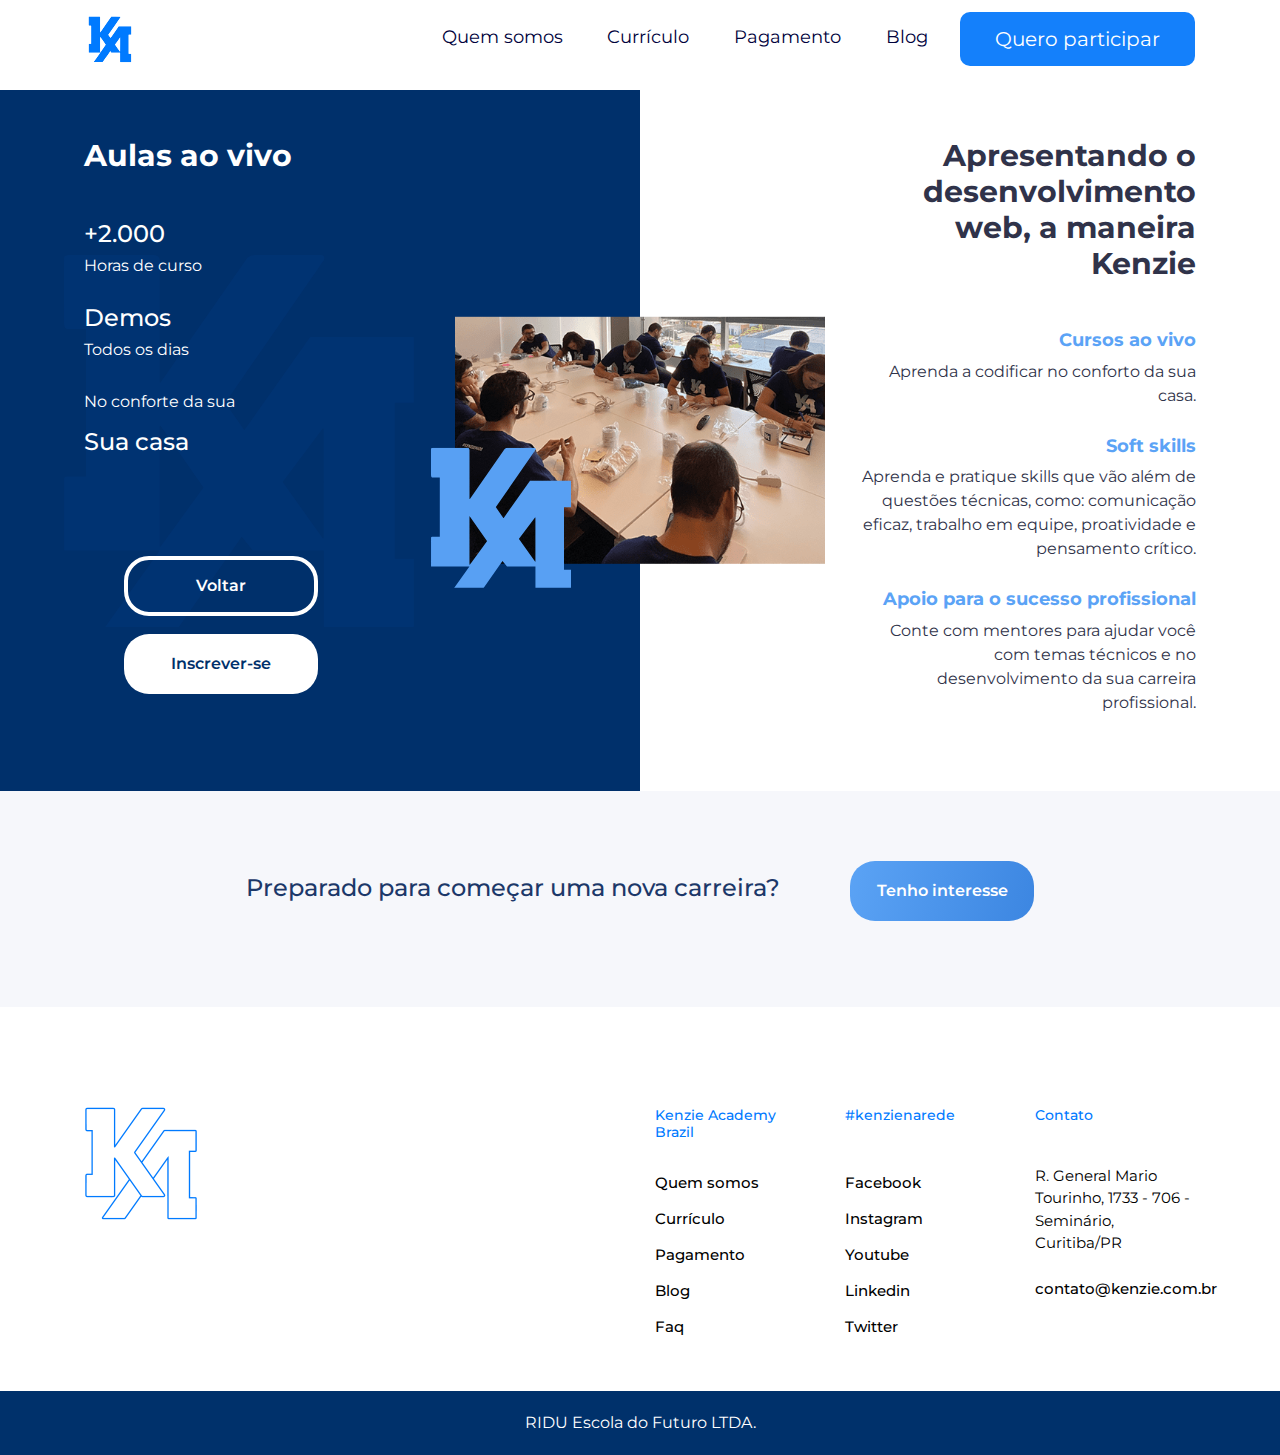
==== aulas-ao-vivo.html @ 9b6bca63 "atualizando conteudo border e margin" ====
<!DOCTYPE html>
<html>
<head>
	<title>Kenzie</title>
	 <!-- Required meta tags -->
    <meta charset="utf-8">
    <meta name="viewport" content="width=device-width, initial-scale=1, shrink-to-fit=no">
    <!-- Google Tag Manager -->
    <script>
        (function(w, d, s, l, i) {
            w[l] = w[l] || [];
            w[l].push({
                'gtm.start': new Date().getTime(),
                event: 'gtm.js'
            });
            var f = d.getElementsByTagName(s)[0],
                j = d.createElement(s),
                dl = l != 'dataLayer' ? '&l=' + l : '';
            j.async = true;
            j.src =
                'https://www.googletagmanager.com/gtm.js?id=' + i + dl;
            f.parentNode.insertBefore(j, f);
        })(window, document, 'script', 'dataLayer', 'GTM-NB5L2PM');
    </script>

    <script charset="utf-8" type="text/javascript" src="//js.hsforms.net/forms/v2.js"></script>
    <script>
        hbspt.forms.create({
            portalId: "6600573",
            formId: "27e4657e-0561-4003-bf8e-20c8c5b78450"
        });
    </script>


    <!-- Bootstrap CSS -->

    <link rel="stylesheet" href="css/bootstrap.min.css">
    <link rel="stylesheet" href="css/style.css">
    <link rel="stylesheet" href="css/aos.scss">
    <link rel="stylesheet" href="css/aos.css">
    <link rel="stylesheet" href="css/responsive.css">
    <link rel="icon" href="images/favicon.png" type="image/png" sizes="16x16">
    <link href="https://fonts.googleapis.com/css2?family=Montserrat:wght@300;400;500;600;700&display=swap" rel="stylesheet">
    <title>KA</title>
    <link rel="stylesheet" href="css/aulas.css">
</head>
<body>

    <header class="header sub-header">

        <nav class="navbar fixed-top navbar-light navbar-expand-lg">
            <div class="container">
                <a class="navbar-brand" href="https://kenzie.com.br/">
                    <img src="images/logoblue.svg" alt="logo" class="logo">
                </a>
                <div class="d-flex flex-row order-2 order-lg-3">
                    <a href="" class="btn btn-purple btn-primary btn-navbar overlay-form" id="overlay-form">Quero participar</a>

                    <button class="navbar-toggler" type="button" data-toggle="collapse" data-target="#navbarNavDropdown">
                        <img src="images/hamburger.png" alt="" class="hamburger">
                </button>
                </div>
                <div class="collapse navbar-collapse order-3 order-lg-2" id="navbarNavDropdown">
                    <ul class="navbar-nav ml-auto">
                        <li class="nav-item">
                            <a class="nav-link active" href="https://kenzie.com.br/quem-somos/" title="Quem somos">Quem somos</a>
                        </li>
                        <li class="nav-item">
                            <a class="nav-link" href="https://kenzie.com.br/curriculo/" title="Currículo">Currículo</a>
                        </li>
                        <li class="nav-item">
                            <a class="nav-link" href="https://kenzie.com.br/pagamento/" title="Pagamento">Pagamento</a>
                        </li>
                        <li class="nav-item">
                            <a class="nav-link" href="https://blog.kenzie.com.br/" title="Blog">Blog</a>
                        </li>

                    </ul>
                </div>
            </div>
        </nav>

    </header>

	<div class="pg pg-curriculo">
		<section>
			<div class="ka_container">
				
				<div>
					<h2>Aulas ao vivo</h2>
					
					<ul>
						<li>
							<h4>+2.000</h4>
							<p> Horas de curso</p>
						</li>
						<li>
							<h4>Demos</h4>
							<p>Todos os dias</p>
						</li>
						<li>
							<p>No conforte da sua </p>
							<h4>Sua casa</h4>
						</li>
					</ul>

					<div>
						<a href="">Voltar</a>
						<button class="overlay-form">Inscrever-se</button>
					</div>

				</div>

				<div>
					<h2>Apresentando o desenvolvimento web, a maneira Kenzie</h2>
					<article>
						<h3>Cursos ao vivo</h3>
						<p>Aprenda a codificar no conforto da sua casa.</p>
						<h3>Soft skills</h3>
						<p>Aprenda e pratique skills que vão além de questões técnicas, como: comunicação eficaz, trabalho em equipe, proatividade e pensamento crítico.</p>
						<h3>Apoio para o sucesso profissional</h3>
						<p>Conte com mentores para ajudar você com temas técnicos e no desenvolvimento da sua carreira profissional.</p>
					</article>

					<div>
						<a href="">Voltar</a>
						<button class="overlay-form">Inscrever-se</button>
					</div>
				</div>

				<figure>
					<img src="images/photo-1.png">
					<svg width="140" height="140" fill="#58a0f3" xmlns="http://www.w3.org/2000/svg" viewBox="0 0 70 70"><path id="Caminho_1" d="M384.036 157.562v-12.974a.111.111 0 0 0-.1-.1h-20.721a.1.1 0 0 0-.086.052l-13.078 18.515a.115.115 0 0 1-.172 0l-3.717-5.317a.147.147 0 0 1 0-.12l19.737-28.5a.017.017 0 0 1 .017-.017c.533-1.084-.551-1.084-.551-1.084h-13.18a2.4 2.4 0 0 0-1.635.551l-.017.017-17.38 24.985a.105.105 0 0 1-.189-.052V129.1a1.079 1.079 0 0 0-1.1-1.1h-17.036c-1.1 0-1.1.551-1.1.551s-.034 12.08 0 13.181c.017.344.086.964.482 1.084a.645.645 0 0 0 .189.017h3.614a.111.111 0 0 1 .1.1V172.4a.111.111 0 0 1-.1.1h-3.734a.539.539 0 0 0-.551.551v14.179a.111.111 0 0 0 .1.1h18.928a.1.1 0 0 1 .086.155l-10.755 15.057a.1.1 0 0 0 .086.155h14.577a.1.1 0 0 0 .086-.052l12.527-17.965a.115.115 0 0 1 .172 0l2.082 2.6a.131.131 0 0 0 .086.034h14.127a.111.111 0 0 1 .1.1v15.177a.111.111 0 0 0 .1.1h17.93a.111.111 0 0 0 .1-.1v-13.505a.111.111 0 0 0-.1-.1h-3.648a.111.111 0 0 1-.1-.1v-31.117a.111.111 0 0 1 .1-.1h3.648c.04-.003.076-.055.076-.107zm-51.089 28.909V162.38a.1.1 0 0 1 .189-.052l8.569 12.3a.147.147 0 0 1 0 .12l-8.569 11.77a.105.105 0 0 1-.189-.047zm32.78-1.6l-8.019-11.219c-.034-.034-.017-.086 0-.12l8.019-10.686c.052-.086.189-.034.189.069V184.8c.001.105-.137.157-.189.071z" data-name="Caminho 1" transform="translate(-313.711 -128)"></path></svg>
				</figure>

			</div>	
		</section>

		<section>
			<p>Preparado para começar uma nova carreira? <button class="overlay-form">Tenho interesse</button></p>
		</section>

	</div>

	<div class="kz-lead-form" role="dialog"><div class="kz-lead-form-overlay"><button class="kz-lead-form-close"><svg xmlns="http://www.w3.org/2000/svg" fill="#33475b" width="48" height="48" viewBox="0 0 48 48"><g><path d="M28.228,23.986L47.092,5.122c1.172-1.171,1.172-3.071,0-4.242c-1.172-1.172-3.07-1.172-4.242,0L23.986,19.744L5.121,0.88 c-1.172-1.172-3.07-1.172-4.242,0c-1.172,1.171-1.172,3.071,0,4.242l18.865,18.864L0.879,42.85c-1.172,1.171-1.172,3.071,0,4.242 C1.465,47.677,2.233,47.97,3,47.97s1.535-0.293,2.121-0.879l18.865-18.864L42.85,47.091c0.586,0.586,1.354,0.879,2.121,0.879 s1.535-0.293,2.121-0.879c1.172-1.171,1.172-3.071,0-4.242L28.228,23.986z"></path></g></svg></button><div id="form"><iframe id="hs-form-iframe-1" class="hs-form-iframe" scrolling="no" height="806.59375" width="401" style="position: static; border: none; display: block; overflow: hidden; width: 401px; height: 806.594px;"></iframe></div></div></div>

    <footer>
        <div class="container ">
            <div class="row ">
                <div class="col-lg-6 ">
                    <img src="images/footer-logo.png " alt=" " class="img-fluid ">
                </div>

                <div class="col-lg-2 ">
                    <h3 class="footer-head ">
                        Kenzie Academy Brazil
                    </h3>
                    <ul class="list-unstyled ">
                        <li><a href="https://kenzie.com.br/quem-somos/" title="Quem Somos">Quem somos
                           </a></li>
                        <li><a href="https://kenzie.com.br/curriculo/" title="Currículo">
                                Currículo
                               </a></li>
                        <li><a href="https://kenzie.com.br/pagamento/" title="Pagamento">
                                    Pagamento
                                   </a></li>
                        <li><a href="https://blog.kenzie.com.br/" title="Blog">
                                        Blog
                                        </a></li>
                        <li><a href="https://kenzie.com.br/faq/" title="FAQ">
                                            Faq</a></li>
                    </ul>
                </div>
                <div class="col-lg-2 ">
                    <h3 class="footer-head ">
                        #kenzienarede
                    </h3>
                    <ul class="list-unstyled ">
                        <li><a href="https://www.facebook.com/kenzieacademybr/">Facebook
                   </a></li>
                        <li><a href="https://www.instagram.com/kenzieacademybr/">
                        Instagram
                       </a></li>
                        <li><a href="https://www.youtube.com/channel/UC6rcCbDzhVoIm1V7WnwPDIQ">
                            Youtube
                           </a></li>
                        <li><a href="https://www.linkedin.com/school/kenzie-academy-brasil/">
                                Linkedin
                                </a></li>
                        <li><a href="https://twitter.com/kenzie_br">
                                    Twitter</a></li>
                    </ul>
                </div>
                <div class="col-lg-2 ">
                    <h3 class="footer-head ">
                        Contato
                    </h3>
                    <ul class="list-unstyled ">
                        <li>
                            <p>R. General Mario Tourinho, 1733 - 706 - Seminário, Curitiba/PR</p>
                        </li>
                        <!-- <li>Telefone: <a class="numbero " href="tel:(41) 99232-9867 ">
                            (41) 99232-9867
                                   </a></li> -->
                        <li><a href="mailto:contato@kenzie.com.br ">contato@kenzie.com.br</a></li>
                    </ul>
                </div>


            </div>
        </div>
    </footer>
    <div class="coyright">
        <p>RIDU Escola do Futuro LTDA.</p>
    </div>


    <!-- Optional JavaScript -->
    <!-- jQuery first, then Popper.js, then Bootstrap JS -->
    <script src="js/jquery.min.js "></script>
    <!-- <script src="https://kit.fontawesome.com/c630e0b8dc.js " crossorigin="anonymous "></script> -->
    <script src="js/popper.min.js "></script>
    <script src="js/bootstrap.min.js "></script>
    <script src="js/aos.js "></script>
    <script src="js/custom.js "></script>

    <!-- Google Tag Manager (noscript) -->
    <noscript><iframe src="https://www.googletagmanager.com/ns.html?id=GTM-NB5L2PM "
    height="0 " width="0 " style="display:none;visibility:hidden "></iframe></noscript>
    <!-- End Google Tag Manager (noscript) -->

</body>
</html>
---- css/style.css ----
/**
 *
 * header starts here
 *
 */
        /* //========================================================================================
/*                                                                                      *
 *                              to put in global style.css                              *
 *                                                                                      */
        /* //========================================================================================
*/
        
        html,
        body {
            overflow-x: hidden;
            scroll-behavior: smooth;
            font-family: 'Montserrat', sans-serif;
        }
        /*                                                                                      *
 *                                     header navbar                                    *
 *                                                                               */
        
        .logo {
            width: 50px;
        }
        
        a.nav-link button {
            text-transform: uppercase;
            font-size: 12px;
        }
        
        nav.navbar.fixed-top.navbar-light.navbar-expand-lg.navbar-template.container {
            padding-top: 15px;
        }
        
        .navbar-expand-lg .navbar-nav li.nav-item {
            position: relative;
            padding-right: 2em;
            padding-left: 0.8em;
        }
        
        .navbar-expand-lg .navbar-nav .nav-link {
            color: #fff !important;
            transition: 0.2s all ease;
            font-size: 18px;
            padding: 0px;
            padding-bottom: 3px;
            font-family: 'Montserrat', sans-serif;
        }
        
        .navbar-expand-lg .navbar-nav a.nav-link:hover {
            border-bottom: 1px solid #00dbff;
            color: #fff;
        }
        
        .nav-link.active {
            color: #fff !important;
        }
        
        .btn-navbar {
            background-color: #1480FB !important;
        }
        
        .navbar-toggler {
            padding: 0px;
            font-size: 28px !important;
            line-height: 0px !important;
            background-color: transparent;
            border: 0px !important;
            border-radius: .25rem;
            outline: 0 !important;
        }
        
        .navbar-toggler img {
            width: 35px;
        }
        
        .customline {
            background-color: #fff;
            height: 2px;
            width: 100%;
        }
        
        .sticky {
            /* padding: 0.5em 0px; */
            background-color: #00013C !important;
            -webkit-transition: all 0.3s ease-in-out;
            -moz-transition: all 0.3s ease-in-out;
            -ms-transition: all 0.3s ease-in-out;
            -o-transition: all 0.3s ease-in-out;
            transition: all 0.3s ease-in-out;
            -webkit-box-shadow: 0px 2px 15px -5px rgba(0, 0, 0, 0.75);
            -moz-box-shadow: 0px 2px 15px -5px rgba(0, 0, 0, 0.75);
            box-shadow: 0px 2px 15px -5px rgba(0, 0, 0, 0.75);
        }
        /*                                                                                      *
 *                                        BANNER                                        *
 *                                                                                      */
        
        .banner {
            background: url("../images/banner.png") repeat scroll center center / cover;
            height: 100vh;
            width: 100%;
            background-size: 100% 100%;
            position: relative;
        }
        
        .banner h3 {
            color: #fff;
            font-size: 56px;
            font-weight: 500;
            letter-spacing: 2px;
            font-family: 'Montserrat', sans-serif;
        }
        
        .btn-purple {
            background-color: #6d0c91;
            color: #fff;
            font-size: 20px;
            padding: 12px 35px;
            border: 0px;
            border-radius: 10px;
        }
        
        .down-scroll {
            position: absolute;
            bottom: 20px;
            left: 0px;
            right: 0px;
            display: block;
            margin: 0 auto;
        }
        /*                                                                                      *
 *                                        Quer se torner                                          *
 *                                                                                      */
        
        .quer-torner {
            padding: 100px 0px;
            position: relative;
        }
        
        .quer-torner h3 {
            font-size: 30px;
            color: #007aff;
            font-family: 'Montserrat', sans-serif;
            font-weight: 600;
        }
        
        .quer-torner p {
            font-size: 20px;
            font-family: 'Montserrat', sans-serif;
            color: #000;
            line-height: 35px;
        }
        
        .ka-sticker {
            position: absolute;
            left: 0px;
            margin-top: 115px;
        }
        
        .dont {
            display: none;
        }
        /*                                                                                      *
 *                                        depoimentos                                         *
 *                                                                                      */
        
        .depoimentos {
            padding: 70px 0px 40px;
            background-color: #007aff;
        }
        
        .depo-sticker {
            width: 30%;
        }
        
        .top-25 {
            margin-top: 25px;
        }
        
        .depoi-para {
            font-size: 25px;
            color: #fff;
            font-family: 'Montserrat', sans-serif;
            margin-top: 15px;
        }
        
        .carousel-padd {
            margin-left: 30px;
            background-color: #fff;
            border-radius: 10px;
            padding: 15px;
            position: relative;
            margin-top: 70px;
        }
        
        .comma {
            width: 50px !important;
        }
        
        .detail-para {
            font-size: 19px;
            color: #00013c;
            text-align: center;
            margin-top: 30px;
            padding: 15px;
        }
        
        .imgizer {
            position: absolute;
            left: -30px;
            top: -30px;
            z-index: 99999999;
            width: 110px !important;
        }
        
        .owl-prev {
            position: absolute;
            left: -10%;
            top: 50%;
        }
        
        .owl-next {
            position: absolute;
            right: -10%;
            top: 50%;
        }
        
        .below-spara {
            color: #fff;
            margin-top: 10px;
            padding-right: 10px;
        }
        
        .que-heading {
            color: #00dbff;
            font-size: 30px;
            font-weight: 600;
            margin-bottom: 30px;
        }
        
        .sm-a {
            margin-top: 10px;
        }
        
        .sm-a a {
            color: #fff;
            font-size: 20px;
            font-family: 'Montserrat', sans-serif;
        }
        
        .sm-a i {
            color: #00dbff;
            font-size: 20px;
        }
        
        .top-30 {
            margin-top: 30px;
        }
        
        .top-50 {
            margin-top: 50px;
        }
        
        .headero {
            padding: 0px !important;
            height: auto !important;
            border: 0px !important;
            cursor: pointer;
        }
        
        .headero-inner .card {
            border: 0px !important;
        }
        
        .accordion .card-header.headero:after {
            top: -4px !important;
            right: 5px !important;
        }
        
        .headero a.card-title {
            color: #fff;
            font-size: 20px;
            font-family: 'Montserrat', sans-serif;
            display: block;
            margin: 0 auto;
        }
        
        .headero-pa {
            padding: 10px 0px 0px !important;
            font-size: 14px;
        }
        
        .accordion .card-header .card-title:after {
            font-family: 'FontAwesome';
            content: "\f068";
            float: right;
            color: #00dbff;
            margin-left: 14px;
            font-size: 16px;
            margin-top: 2px;
        }
        
        .accordion .card-header.collapsed .card-title:after {
            /* symbol for "collapsed" panels */
            content: "\f067";
            color: #00dbff;
        }
        
        .headero:after {
            position: unset !important;
            content: unset !important;
        }
        /*                                                                                      *
 *                                        Curso                                        *
 *                                                                                      */
        
        .curso {
            padding: 100px 0px;
        }
        
        .curso-heading {
            font-size: 44px;
            color: #007aff;
            font-family: 'Montserrat', sans-serif;
            font-weight: 600;
            margin-bottom: 50px;
        }
        
        .paddingize {
            padding: 0px 8%;
            padding-bottom: 10% !important;
        }
        
        .apr-heading {
            font-size: 28px;
            color: #007aff;
            font-family: 'Montserrat', sans-serif;
            margin-bottom: 20px;
        }
        
        .saiba-para {
            font-size: 16px;
            font-family: 'Montserrat', sans-serif;
        }
        
        .saiba-para a,
        .saiba-para i {
            font-size: 17px;
            color: #6d0c91;
            margin-top: 10px;
        }
        
        .img-right {
            padding-right: 5%;
            padding-bottom: 5%;
        }
        
        .img-left {
            padding-left: 5%;
            padding-bottom: 5%;
        }
        
        .paddingize:last-child {
            padding-bottom: 0% !important;
        }
        
        .img-first {
            height: 200px;
        }
        
        .img-second {
            /* padding-top: 50px; */
            width: 215px;
        }
        
        .no1,
        .no2,
        .no3,
        .no4,
        .no5 {
            border-left: 1px dotted #000;
            position: relative;
        }
        
        .no1::before {
            content: '01';
            background-color: #fff;
            position: absolute;
            -webkit-box-shadow: inset -1px 0px 7px 1px rgba(0, 0, 0, 0.1);
            -moz-box-shadow: inset -1px 0px 7px 1px rgba(0, 0, 0, 0.1);
            box-shadow: inset -1px 0px 7px 1px rgba(0, 0, 0, 0.1);
            left: -20px;
            height: 40px;
            width: 40px;
            border-radius: 50%;
            text-align: center;
            line-height: 38px;
            font-weight: bold;
            color: #000;
            font-size: 14px;
        }
        
        .no2::before {
            content: '02';
            background-color: #fff;
            -webkit-box-shadow: inset -1px 0px 7px 1px rgba(0, 0, 0, 0.1);
            -moz-box-shadow: inset -1px 0px 7px 1px rgba(0, 0, 0, 0.1);
            box-shadow: inset -1px 0px 7px 1px rgba(0, 0, 0, 0.1);
            position: absolute;
            left: -20px;
            height: 40px;
            width: 40px;
            border-radius: 50%;
            text-align: center;
            line-height: 40px;
            font-weight: bold;
            color: #000;
            font-size: 14px;
        }
        
        .no3::before {
            content: '03';
            background-color: #fff;
            -webkit-box-shadow: inset -1px 0px 7px 1px rgba(0, 0, 0, 0.1);
            -moz-box-shadow: inset -1px 0px 7px 1px rgba(0, 0, 0, 0.1);
            box-shadow: inset -1px 0px 7px 1px rgba(0, 0, 0, 0.1);
            position: absolute;
            left: -20px;
            height: 40px;
            width: 40px;
            border-radius: 50%;
            text-align: center;
            line-height: 40px;
            top: 0px;
            font-weight: bold;
            color: #000;
            font-size: 14px;
        }
        
        .no4::before {
            content: '04';
            background-color: #fff;
            -webkit-box-shadow: inset -1px 0px 7px 1px rgba(0, 0, 0, 0.1);
            -moz-box-shadow: inset -1px 0px 7px 1px rgba(0, 0, 0, 0.1);
            box-shadow: inset -1px 0px 7px 1px rgba(0, 0, 0, 0.1);
            position: absolute;
            left: -20px;
            height: 40px;
            width: 40px;
            border-radius: 50%;
            text-align: center;
            line-height: 40px;
            font-weight: bold;
            color: #000;
            font-size: 14px;
        }
        
        .no5::before {
            content: '05';
            background-color: #fff;
            -webkit-box-shadow: inset -1px 0px 7px 1px rgba(0, 0, 0, 0.1);
            -moz-box-shadow: inset -1px 0px 7px 1px rgba(0, 0, 0, 0.1);
            box-shadow: inset -1px 0px 7px 1px rgba(0, 0, 0, 0.1);
            position: absolute;
            left: -20px;
            height: 40px;
            width: 40px;
            border-radius: 50%;
            text-align: center;
            line-height: 40px;
            font-weight: bold;
            color: #000;
            font-size: 14px;
        }
        
        #ilovecode {
            position: relative;
        }
        
        .iloveimg {
            position: absolute;
            right: 0px;
            bottom: -130px;
            width: 285px;
        }
        
        .desktop-none {
            display: none;
        }
        /*                                                                                      *
 *                                        como-funciona                                         *
 *                                                                                      */
        
        .como-funciona {
            padding: 100px 0px;
            background-color: #f9f9f9;
        }
        
        .funciona-para {
            color: #00013c;
            font-size: 22.7px;
            padding-top: 30px;
            padding-bottom: 30px;
        }
        
        .sm-purple {
            width: 200px;
        }
        .conheca .item{

        }
            .conheca .item figure{
                background: #fff;
                width: 162px;
                height: 163px;
                position: relative;
                border-radius: 10px;
            }
                .conheca .item figure img{
                    max-width: 133px;
                    position: absolute;
                    top: 50%;
                    left: 50%;
                    transform: translate(-50%, -50%);
                }
        /*                                                                                      *
 *                                        conheca                                        *
 *                                                                                      */
        
        .conheca {
            background: url("../images/conheca-coover.png") repeat scroll center center / cover;
            padding: 80px 0px 100px;
        }
        
        .conheca .row {
            position: relative;
        }
        
        .conheca-heading {
            font-size: 32px;
            color: #fff;
            font-weight: 600;
            font-family: 'Montserrat', sans-serif;
            margin-bottom: 100px;
        }
        
        .conheca-img {
            width: auto !important;
        }
        
        .sm-carousel {
            position: relative;
        }
        
        .sm-carousel .owl-prev,
        .sm-carousel .owl-next {
            top: 30%;
        }
        
        .sm-carousel .owl-prev {
            left: -13%;
        }
        /*                                                                                      *
 *                                        kenzie                                        *
 *                                                                                      */
        
        .kenzie {
            position: absolute;
            top: -175px;
            left: -20px;
            width: 179px;
        }
        
        .kenzienamidia {
            padding: 100px 0px;
        }
        
        .kenzienamidia h3 {
            font-size: 32px;
            color: #00013c;
            font-weight: 600;
            font-family: 'Montserrat', sans-serif;
            margin-bottom: 50px;
        }
        
        .mbl-yes {
            display: none;
        }
        
        .coverto-mbl {
            display: none;
        }
        
        .coverto .starti-img {
            padding-left: 20px;
        }
        
        .starti-mbl {
            width: 80%;
            margin-top: 40px;
        }
        /*                                                                                      *
    *                                        preparado                                         *
    *                                                                                      */
        
        .preparado {
            padding: 100px 0px;
            background-color: #007aff;
        }
        
        .preparado-cover {
            padding-left: 10%;
        }
        
        .preparado-cover h3 {
            font-family: 'Montserrat', sans-serif;
            font-size: 32px;
            color: #fff;
            transform: translateY(25%);
        }
        
        .preparado-cover .list-inline-item {
            display: inline-block;
            padding-right: 5%;
        }
        
        .depoimentos a:hover {
            text-decoration: none;
        }
        
        .preparado button.btn.btn-purple.btn-primary:hover,
        section.depoimentos button.btn.btn-purple.btn-primary:hover {
            background-color: #8125a3;
        }
        /*                                                                                      *
    *                                        footer                                         *
    *                                                                                      */
        
        footer {
            padding: 100px 0px 30px;
            overflow: hidden;
        }
        
        .footer-head {
            color: #007aff;
            font-family: 'Montserrat', sans-serif;
            font-size: 14px;
            height: 50px;
        }
        
        footer .col-md-2 {
            padding-left: 5px;
            padding-right: 5px;
        }
        
        footer .list-unstyled li a {
            font-size: 15px;
            color: #000;
            line-height: 36px;
            font-weight: 500;
        }
        
        footer p {
            font-size: 15px;
            color: #000;
        }
        /*  */
        
        .owl-next,
        .owl-prev {
            outline: 0 !important;
        }
        
        .numbero {
            line-height: 24px !important;
        }
        
        .last-none {
            padding-bottom: 0px !important;
            margin-bottom: 0px !important;
        }
        
        #imnedo a:hover,
        .top-50 a:hover {
            text-decoration: none;
            cursor: pointer;
        }
        
        .sticker-funciona {
            height: 130px;
        }
        
        @keyframes downarrow {
            0% {
                transform: translateY(0);
            }
            100% {
                transform: translateY(0.4em);
            }
        }
        
        .down-scroll {
            animation: downarrow 0.6s infinite alternate ease-in-out;
            height: 50px !important;
        }
        
        .t42 {
            margin-top: 42%;
        }
        
        .t24 {
            margin-top: 24%;
        }
        /* svg */
        
        @media all and (max-width: 1921px) {
            .carousel-padd {
                height: 429px;
            }
        }
        
        @media all and (max-width: 1299px) {
            .carousel-padd {
                height: 300px;
            }
            .t42 {
                margin-top: 15%;
            }
            .t24 {
                margin-top: 12%;
            }
        }
        
        @media all and (max-width: 991px) {
            .carousel-padd {
                height: 429px;
            }
            .t42 {
                margin-top: 42%;
            }
            .t24 {
                margin-top: 25%;
            }
        }
        
        @media all and (max-width: 767px) {
            .carousel-padd {
                height: 315px;
            }
            .t42 {
                margin-top: 20%;
            }
            .t24 {
                margin-top: 13%;
            }
        }
        
        @media all and (max-width: 576px) {
            .t42 {
                margin-top: 27% !important;
            }
            .t24 {
                margin-top: 20% !important;
            }
        }
        
        @media all and (max-width: 415px) {
            .carousel-padd {
                height: 268px;
            }
            .t42 {
                margin-top: 35% !important;
            }
            .t24 {
                margin-top: 17% !important;
            }
        }
        
        .img-two {
            width: 180px;
        }
        
        .img-fourth {
            width: 260px;
        }
        
        .img-fifth {
            width: 180px;
        }
        
        .ka-sticker {
            width: 250px;
        }
        
        .righti,
        .lefti,
        .arrowendo {
            width: 67px;
        }
        /* four pages starts here */
        /*                                                                                      *
    *                                        FAQ Starts                                         *
    *                                                                                      */
        
        .faq {
            background-color: #00013c;
            padding-top: 150px;
            padding-bottom: 50px;
        }
        
        .faq-head {
            font-size: 50px;
            font-weight: 500;
            color: #fff;
        }
        
        .faq-para {
            font-size: 16px;
            color: #fff;
        }
        
        .accordion .card-header:after {
            font-family: 'FontAwesome';
            content: "\f068";
            float: right;
            color: #00dbff;
        }
        
        .accordion .card-header.collapsed:after {
            /* symbol for "collapsed" panels */
            content: "\f067";
            color: #00dbff;
        }
        
        .accordion .card-header:after {
            position: absolute;
            right: 30px;
            top: 30%;
            transform: translateY(30%);
            padding-left: 40px;
        }
        
        .card-header {
            padding: 1rem 1.25rem;
            background-color: transparent;
            border-bottom: 0px;
            margin-bottom: 0px !important;
            margin-top: 10px;
            /* padding-top: 20px; */
            padding-left: 30px;
            border-radius: 5px !important;
            position: relative;
            border: 1px solid #007aff;
            height: 90px;
            color: #fff;
            display: flex;
            align-items: center;
        }
        
        .card.mb-0 {
            background-color: transparent;
        }
        
        .numberi {
            color: #00dbff;
            font-weight: 500;
        }
        
        .card-body {
            border: 1px solid #007aff;
            border-top: 0px !important;
            border-radius: 5px;
            border-top-left-radius: 0px !important;
            border-top-right-radius: 0px !important;
            padding: 0px !important;
        }
        
        .card-header[aria-expanded="true"] {
            /* background-color: #42DCA3; */
            border-bottom-right-radius: 0px !important;
            border-bottom-left-radius: 0px !important;
            border-bottom: 0px !important;
        }
        
        .card-body p {
            padding-left: 30px;
            color: #fff;
            padding-right: 20%;
            padding-bottom: 5px;
        }
        
        a.card-title {
            font-size: 18px;
            letter-spacing: 0.5px;
            margin-bottom: 0px;
        }
        /* Sub header  */
        
        .sub-header nav {
            background-color: #fff;
        }
        
        .sub-header .navbar-expand-lg .navbar-nav .nav-link {
            color: #00013c !important;
        }
        
        .sub-header .sticky {
            background-color: #fff !important;
        }
        /*                                                                                      *
    *                                        Sub Banner Starts                                         *
    *                                                                                      */
        
        .sub-banner {
            background-color: #00013c;
            padding: 150px 0px 50px;
        }
        
        h2.quem-head {
            font-size: 60px;
            font-weight: bold;
            color: #fff;
        }
        
        p.quem-para {
            font-size: 20px;
            color: #fff;
            padding-right: 2%;
            margin: 50px 0px;
        }
        
        .vidmat {
            width: 100%;
            height: 45vh;
            border: 0px;
            margin-top: 85px;
        }
        /*                                                                                      *
    *                                        so-temos                                        *
    *                                                                                      */
        
        .so-temos {
            padding: 50px 0px 0px;
        }
        
        p.temos-para {
            margin-bottom: 0px;
            font-size: 20px;
        }
        
        .img-cover {
            position: relative;
        }
        
        h2.temos-head {
            font-weight: bold;
            padding-right: 10px;
            padding-bottom: 20px;
            color: #007aff;
        }
        
        .st-svg {
            position: absolute;
            z-index: 10;
            width: 9.5vw;
            left: -3.7vw;
            bottom: -6vh;
        }
        
        .m-show {
            display: none;
        }
        /*                                                                                      *
    *                                       pagemento                                       *
    *                                                                                      */
        
        .pagemento-head {
            color: #fff;
            font-size: 50px;
            font-weight: 500;
        }
        
        .pagemento-subhead {
            color: #fff;
            margin-top: 30px;
            font-size: 25px;
            font-weight: bold;
        }
        
        .pagemento-para {
            color: #fff;
            font-size: 18px;
            font-weight: normal;
        }
        
        .prel {
            position: relative;
        }
        
        img.banner-sticker {
            position: absolute;
            width: 14vw;
            right: 5vw;
            bottom: -19vh;
            z-index: 10;
        }
        /*                                                                                      *
    *                                       pagemento after                                     *
    *                                                                                      */
        
        .paga-inner {
            padding: 50px 30px 0px;
        }
        
        .paga-head {
            color: #007aff;
            font-size: 25px;
            font-weight: bold;
        }
        
        .paga-para {
            color: #00013c;
            font-size: 17px;
            margin-bottom: 0px;
        }
        
        .paga-inner1 {
            padding: 0px 70px 50px 50px;
        }
        
        p.isa {
            font-size: 28vw;
            line-height: 0.8;
            font-weight: bold;
            color: #f9f9f9;
        }
        
        .forma-arrow {
            width: 221px;
        }
        /*                                                                                      *
    *                                       Seja aluno                                     *
    *                                                                                      */
        
        .seja-aulno {
            background-color: #007aff;
            padding: 50px 0px;
        }
        
        .pagmento-inside {
            height: 100px;
            width: 100px;
            line-height: 100px;
            background-color: #fff;
            border-radius: 5px;
            display: flex;
            align-items: center;
            justify-content: center;
            margin: 0 auto;
            box-shadow: 0px 3px 6px 0px rgba(20, 20, 20, 0.2);
            transform: translateY(-70px);
        }
        
        .pagmento-inside img {
            height: 80px;
        }
        
        .seja-cover {
            background-color: #fff;
            border-radius: 5px;
            padding-left: 30px;
            padding-right: 30px;
            height: 320px;
        }
        
        .marg-150 {
            margin-top: 150px;
        }
        
        .seja-head {
            font-size: 24px;
            font-weight: 500;
            color: #6d0c91;
            margin-bottom: 20px;
        }
        
        .seja-para {
            font-size: 13px;
        }
        
        .seja-text {
            transform: translateY(-20px);
        }
        
        .seja-title {
            height: 94px;
        }
        
        img.seja-blue {
            width: 100px;
            position: absolute;
            transform: rotate(-25deg);
            left: 28px;
            top: -103px;
        }
        /*                                                                                      *
    *                                       Voce                                     *
    *                                                                                      */
        
        .voce {
            padding: 50px 0px;
        }
        
        .voce-cover {
            border-top: 10px solid #6d0c91;
            border-radius: 10px;
            height: 200px;
            box-shadow: 0px 3px 6px 0px rgba(20, 20, 20, 0.2);
            display: flex;
            align-items: center;
            justify-content: center;
        }
        
        .voce-header {
            color: #007aff;
            font-size: 24px;
            text-align: center;
            font-weight: bold;
            margin-bottom: 50px;
        }
        
        .voce-head {
            font-size: 24px;
            color: #6d0c91;
            font-weight: 500;
            margin-bottom: 20px;
        }
        
        .voce-para {
            font-size: 14px;
            padding-left: 20px;
            padding-right: 20px;
            height: 60px;
        }
        /*                                                                                      *
    *                                       Curricular                                     *
    *                                                                                      */
        
        img.banner-sticker.ilovestickero {
            bottom: -17vh !important;
        }
        
        .curriculo-after {
            padding: 50px 0px;
        }
        
        p.curriculo-para {
            font-size: 17px;
            margin-bottom: 30px;
        }
        /*                                                                                      *
    *                                       Curricular frontend                               *
    *                                                                                      */
        
        .curriculo-frontend {
            padding-bottom: 50px;
        }
        
        .front-head {
            font-size: 29px;
            color: #007aff;
            font-weight: 500;
        }
        
        .daglus-bullet {
            padding-right: 30px;
        }
        
        .criar-bullet {
            display: flex;
            margin-top: 30px;
        }
        
        .bullet-para p {
            margin-bottom: 0px;
            color: #00013c;
            font-size: 17px;
        }
        
        .tech-cover {
            border-radius: 10px;
            background-color: rgb(255, 255, 255);
            box-shadow: 0px 3px 6px 0px rgba(20, 20, 20, 0.2);
            width: 100%;
            height: 170px;
        }
        
        .tech-img {
            height: 100px;
            display: block;
            margin: 0 auto;
            padding-top: 20px;
        }
        
        .bullet-img {
            margin-right: 25px;
        }
        
        .technology {
            text-align: center;
            font-weight: bold;
            color: #00013c;
            line-height: 20px;
            margin-top: 20px;
        }
        
        .bottom-50 {
            margin-bottom: 50px;
        }
        /*                                                                                      *
    *                                       Nosses Diferenciais                              *
    *                                                                                      */
        
        .nosses-differenciais {
            padding: 50px 0px 70px;
            background-color: #007aff;
        }
        
        img.nosses-kenzie {
            width: 100%;
            max-width: 100px;
            position: absolute;
            top: -96px;
        }
        
        .nosses-cover {
            width: 100%;
            height: 300px;
            background-color: #fff;
            border-radius: 10px;
            margin-top: 40px;
            text-align: center;
        }
        
        .nosses-head {
            color: #6d0c91;
            font-size: 24px;
            font-weight: 500;
            padding-top: 20px;
        }
        
        .nosses-para {
            padding-left: 20px;
            padding-right: 20px;
            font-size: 14px;
            padding-top: 15px;
        }
        
        #rowpaddingo {
            padding: 0px 13%;
        }
        
        .dif-title {
            margin-bottom: 20px;
            height: 118px;
        }
        
        .lagblue {
            position: absolute;
            width: 90px;
            right: 95px;
            top: 30px;
            transform: rotate(25deg);
        }
        /*                                                                                      *
    *                                       como sera                                          *
    *                                                                                      */
        
        .como-sera {
            padding: 50px 0px;
        }
        
        .timings {
            margin-top: 50px;
        }
        
        .sechudle-cover {
            display: flex;
        }
        
        .timings p {
            width: 80px;
            height: 45px;
            border: 1px solid #f7f7f7;
            color: #c0c0c0;
            line-height: 45px;
            margin-bottom: 0px !important;
            font-size: 15px;
            border-top-left-radius: 2px;
            border-bottom-left-radius: 2px;
        }
        
        .sechudle {
            width: 100%;
        }
        
        .sechudle p {
            color: #00013c;
            font-size: 16px;
            margin-bottom: 0px;
            padding-left: 3vw !important;
        }
        
        .sechudle-list {
            padding-left: 3vw;
            margin-bottom: 10px !important;
            height: 41px;
        }
        
        .sechudle-list li {
            font-size: 1.1vw;
            font-weight: bold;
            margin-right: 3.1vw !important;
        }
        
        .sechudle .t-inner {
            font-weight: bold;
            color: #6d0c91;
        }
        
        p.t25 {
            background-color: #f7f7f7;
            padding: 2px 0px;
        }
        
        p.thalf {
            padding: 5px 0px;
        }
        
        .cfull {
            background-color: #f7f7f7;
            padding: 66px 0px;
        }
        
        p.hfull {
            padding: 78px 0px;
        }
        
        .comosera-cover {
            background-color: #6d0c91;
            border-radius: 10px;
            background-color: rgb(109, 12, 145);
            box-shadow: 0px 3px 6px 0px rgba(20, 20, 20, 0.2);
            padding: 10px 15px;
        }
        
        .comosera-head {
            font-weight: bold;
            font-size: 18px;
            color: #fff;
        }
        
        .souli {
            display: flex;
        }
        
        .souli-text p {
            font-size: 18px;
            color: #fff;
        }
        
        .souli-cover img {
            width: 23px;
            margin-top: 4px;
            margin-right: 10px;
        }
        
        .comosuer {
            color: #007aff;
            font-size: 32px;
            margin-bottom: 30px;
            font-weight: 500;
        }
        
        .showbr {
            display: none;
        }



.kz-lead-form.is-open {
    display: flex;
}
.kz-lead-form {
    position: fixed;
    top: 0;
    bottom: 0;
    right: 0;
    left: 0;
    pointer-events: unset;
    background: rgba(0,0,0,.4);
    display: none;
    justify-content: flex-end;
    align-items: flex-start;
    z-index: 99999;
}
.kz-lead-form-overlay {
    position: relative;
    width: 100%;
    height: 100%;
    max-width: 500px;
    background-color: #fff;
    box-shadow: 0 4px 4px 0 rgba(0,0,0,.08);
    padding: 42px;
    overflow: scroll;
    -webkit-overflow-scrolling: touch;
}
.kz-lead-form-close {
    position: absolute;
    border: 0;
    background: none;
    right: 16px;
    top: 8px;
    cursor: pointer;
}

.kz-lead-form-close svg {
    width: 24px;
}
.coyright{
    text-align: center;
    background: #00316b;
    padding: 20px 10px;
}
    .coyright p{
        margin: 0;
        color: #fff;
    }
---- css/responsive.css ----
@media all and (max-width: 1450px) {
                        .sm-carousel .owl-prev {
                            left: -6%;
                        }
                        .sm-carousel .owl-next {
                            right: -4%;
                        }
                        .owl-next {
                            right: -8%;
                        }
                        .owl-prev {
                            left: -8%;
                        }
                    }
                    
                    @media all and (max-width: 1370px) {
                        .banner h3 {
                            color: #fff;
                            font-size: 40px;
                        }
                    }
                    
                    @media all and (max-width: 1350px) {
                        .owl-prev {
                            left: -5%;
                        }
                        .owl-next {
                            right: -5%;
                        }
                    }
                    
                    @media all and (max-width: 1300px) {
                        .sm-carousel {
                            padding-left: 3% !important;
                        }
                    }
                    
                    @media all and (max-width: 1200px) {
                        .owl-next {
                            right: -3%;
                        }
                        .owl-prev {
                            left: 0%;
                        }
                        .sm-carousel {
                            padding-left: 5% !important;
                        }
                        .kenzie {
                            position: absolute;
                            top: -150px;
                            left: -20px;
                            width: 130px;
                        }
                        .apr-heading {
                            font-size: 24px;
                        }
                        img.banner-sticker {
                            position: absolute;
                            width: 14vw;
                            right: 1vw;
                            bottom: -24vh;
                            z-index: 10;
                        }
                        .seja-cover {
                            height: 360px;
                        }
                        #rowpaddingo {
                            padding: 0px 3%;
                        }
                        .lagblue {
                            right: 1vw
                        }
                    }
                    
                    @media all and (max-width: 991px) {
                        .btn-navbar {
                            color: #fff;
                            display: block;
                            margin: 0 auto;
                            position: absolute;
                            left: 5%;
                            right: 0px;
                            width: 181.96px;
                            margin-top: -10px;
                            /* margin-left: 2%; */
                        }
                        .btn-purple {
                            background-color: #6d0c91;
                            font-size: 16px;
                            padding: 10px 25px;
                        }
                        #mbl-none {
                            display: none;
                        }
                        .dont {
                            display: block;
                        }
                        .multi-lines {
                            display: none;
                        }
                        .ka-sticker {
                            position: absolute;
                            right: 0px;
                            margin-top: -10px;
                            width: 137px;
                            left: unset;
                        }
                        .quer-torner h3 {
                            font-size: 24px;
                            margin-bottom: 20px;
                        }
                        .depo-sticker {
                            width: auto;
                            height: 55px;
                        }
                        .depoi-para {
                            font-size: 18px;
                        }
                        .nine-none {
                            display: none;
                        }
                        .desktop-none {
                            display: block;
                        }
                        .no3:before {
                            top: 0px;
                        }
                        .curso-heading {
                            font-size: 32px;
                        }
                        .apr-heading {
                            font-size: 24px;
                        }
                        .saiba-para {
                            font-size: 15px;
                        }
                        .curso {
                            padding: 50px 0px;
                        }
                        .sm-purple {
                            width: 140px;
                        }
                        img.d-block.mx-auto.sticker-funciona {
                            height: 25%;
                        }
                        .como-funciona {
                            padding: 50px 0px;
                        }
                        .funciona-para {
                            color: #00013c;
                            font-size: 20px;
                            padding-bottom: 0px;
                        }
                        .kenzie {
                            position: absolute;
                            top: -175px;
                            left: -20px;
                            width: 120px;
                        }
                        .preparado-cover h3 {
                            font-size: 19px;
                        }
                        .preparado-cover .list-inline-item {
                            display: block;
                            padding-right: 0px;
                            text-align: center;
                            padding-top: 6%;
                        }
                        .arrowendo {
                            transform: rotate(90deg);
                            height: 50px;
                            width: auto;
                        }
                        .preparado-cover {
                            padding-left: 15px;
                        }
                        .iloveimg {
                            position: absolute;
                            right: 0px;
                            bottom: -76px;
                            width: 125px;
                        }
                        .sm-carousel {
                            padding-left: 8% !important;
                        }
                        .sm-carousel .owl-prev {
                            left: 0%;
                        }
                        .sm-carousel .owl-next {
                            right: 0%;
                        }
                        /* .sm-carousel .owl-prev,
    .sm-carousel .owl-next {
        top: 40%;
    } */
                        .conheca-img {
                            width: 65%!important;
                        }
                        .sm-carousel .owl-prev img,
                        .sm-carousel .owl-next img {
                            width: 40px;
                        }
                        .conheca-heading {
                            font-size: 24px;
                            margin-bottom: 50px;
                        }
                        footer {
                            padding: 50px 0px 20px;
                            text-align: center;
                        }
                        footer img {
                            width: 80px;
                            margin-bottom: 20px;
                        }
                        .footer-head {
                            color: #007aff;
                            font-family: 'Montserrat', sans-serif;
                            font-size: 16px;
                            height: 20px;
                            font-weight: bold;
                            margin-top: 20px;
                        }
                        .navbar-expand-lg .navbar-nav .nav-link {
                            font-size: 14px;
                        }
                        ul.navbar-nav.ml-auto {
                            background-color: #00013C;
                            padding: 20px 10px;
                        }
                        span.breko {
                            display: none;
                        }
                        a.card-title {
                            font-size: 16px;
                            padding-right: 22px;
                        }
                        .card-body p {
                            padding-right: 10%;
                        }
                        .sub-header ul.navbar-nav.ml-auto {
                            background-color: #fff !important;
                            padding: 20px 10px;
                        }
                        .vidmat {
                            margin-top: 50px;
                        }
                        .m-hide {
                            display: none;
                        }
                        .m-show {
                            display: block;
                            margin-bottom: 70px;
                        }
                        .st-svg {
                            position: absolute;
                            z-index: 10;
                            width: 13.5vw;
                            left: -4.7vw;
                            bottom: -7vh;
                        }
                        img.banner-sticker {
                            right: 0vw;
                            bottom: -20vh;
                        }
                        span.for-break {
                            display: none;
                        }
                        p.isa {
                            font-size: 30vw;
                            line-height: 0.8;
                            font-weight: bold;
                            color: #f9f9f9;
                            position: absolute;
                            top: -15vw;
                            right: -14vw;
                            z-index: -10;
                        }
                        .forma-arrow {
                            width: 177px;
                            transform: scaleX(-1)rotate(90deg);
                        }
                        .paga-inner1 {
                            padding: 50px 0px;
                        }
                        .paga-inner {
                            padding: 50px 0px;
                        }
                        .seja-text {
                            transform: translateY(0px);
                        }
                        .seja-cover {
                            height: 170px;
                            margin-top: 30px;
                        }
                        .pagmento-inside {
                            position: absolute;
                            left: 4vw;
                            top: 17.5vw;
                            height: 60px;
                            width: 60px;
                            line-height: 60px;
                        }
                        .marg-150 {
                            margin-top: 40px;
                        }
                        .seja-cover {
                            display: flex;
                            align-items: center;
                        }
                        .seja-cover {
                            margin-left: 8vw;
                            padding-left: 10vw;
                        }
                        span.seja-none {
                            display: none;
                        }
                        .seja-text h2,
                        .seja-text p {
                            text-align: left !important;
                        }
                        .pagmento-inside img {
                            height: 50px;
                        }
                        img.banner-sticker.ilovestickero {
                            bottom: -17vh !important;
                            width: 150px;
                        }
                        .curriculo-after {
                            padding: 25px 0px 50px;
                        }
                        span.front-none {
                            display: none;
                        }
                        p.curriculo-para {
                            margin-top: 30px;
                        }
                        .dimage {
                            margin-top: 30px;
                        }
                        #rowpaddingo {
                            padding: 0px;
                        }
                        .nosses-head {
                            font-size: 20px;
                        }
                        .nosses-para {
                            padding-left: 15px;
                            padding-right: 15px;
                            font-size: 13px;
                            padding-top: 15px;
                        }
                        .dif-title {
                            height: 75px;
                        }
                        .comosera-cover {
                            margin-top: 30px;
                            padding: 20px 30px;
                        }
                        .sechudle-list li {
                            font-size: 2.5vw;
                            font-weight: bold;
                            margin-right: 6.65vw !important;
                        }
                    }
                    
                    @media all and (max-width: 768px) {
                        .depoi-para {
                            font-size: 16px;
                        }
                        .depo-sticker {
                            width: auto;
                            height: 45px;
                        }
                        .conheca-img {
                            width: 65%!important;
                        }
                        .sm-carousel {
                            padding-left: 10.5% !important;
                        }
                        .conheca-heading {
                            font-size: 18px;
                        }
                        .kenzie {
                            position: absolute;
                            top: -149px;
                            left: -20px;
                            width: 100px;
                        }
                        .pagemento-head {
                            color: #fff;
                            font-size: 40px;
                        }
                        .pagemento-subhead {
                            font-size: 20px;
                        }
                        .pagemento-para {
                            font-size: 16px;
                        }
                        p.isa {
                            font-size: 37vw;
                            line-height: 0.8;
                            font-weight: bold;
                            color: #f9f9f9;
                            position: absolute;
                            top: -19vw;
                            right: -14vw;
                            z-index: -10;
                        }
                        .forma-arrow {
                            width: 134px;
                            transform: scaleX(-1)rotate(90deg);
                            margin-right: 27vw;
                        }
                        .pagmento-inside {
                            top: 153px;
                            left: 5.5vw;
                        }
                        .seja-cover {
                            padding-left: 7vw;
                        }
                        .sechudle-list li:last-child {
                            margin-right: 0px !important;
                        }
                        .sechudle p {
                            font-size: 13.2px;
                        }
                        p.hfull {
                            padding: 83px 0px;
                        }
                        .accordion .card-header.headero:after {
                            top: -2px !important;
                            right: 25% !important;
                        }
                        .headero-pa {
                            padding: 10px 0px 0px !important;
                            font-size: 16px !important;
                        }
                        .coverto {
                            display: none;
                        }
                        .coverto-mbl {
                            display: flex;
                        }
                    }
                    
                    @media all and (max-width: 576px) {
                        .banner {
                            background: url("../images/mbl-banner.png") repeat scroll center center / cover;
                            background-size: 100% 100%;
                        }
                        .down-scroll {
                            bottom: 10px;
                            height: 25px;
                        }
                        .banner h3 {
                            text-shadow: 2px 2px 2px #000;
                        }
                        .btn-purple {
                            border-radius: 5px;
                        }
                        .quer-torner {
                            padding: 50px 0px;
                        }
                        .ka-sticker {
                            position: absolute;
                            right: 20px;
                            margin-top: -15px;
                            width: 80px;
                            left: unset;
                        }
                        .col-lg-6.ninty-nine {
                            padding-left: 25px;
                        }
                        .no1::before,
                        .no2::before,
                        .no3::before,
                        .no4::before,
                        .no5::before {
                            height: 30px;
                            width: 30px;
                            line-height: 30px;
                            left: -16px;
                        }
                        .curso-heading {
                            font-size: 20px;
                        }
                        .como-funciona {
                            padding: 50px 0px 50px;
                        }
                        .kenzie {
                            top: -120px;
                            left: 20px;
                            width: 75px;
                        }
                        img.d-block.mx-auto.sticker-funciona {
                            width: 100%;
                            height: auto;
                        }
                        .mbl-no {
                            display: none;
                        }
                        .mbl-yes {
                            display: block;
                            width: 100%;
                        }
                        .kenzienamidia {
                            padding: 50px 0px;
                        }
                        .carousel-padd {
                            margin-left: 30px;
                            margin-top: 70px !important;
                            width: 300px;
                            display: block;
                            margin: 0 auto;
                        }
                        .below-spara {
                            margin-top: 10px !important;
                            width: 300px;
                            display: block;
                            margin: 0 auto;
                            font-size: 14px;
                        }
                        .owl-next {
                            right: 6%;
                        }
                        .owl-prev {
                            left: 6%;
                        }
                        .owl-next img,
                        .owl-prev img {
                            width: 30px;
                        }
                        .detail-para {
                            font-size: 15px;
                        }
                        .depoi-para {
                            font-size: 12px;
                        }
                        .depo-sticker {
                            width: auto;
                            height: 40px;
                        }
                        .que-heading {
                            font-size: 16px;
                        }
                        .card-header.headero {
                            padding: 10px 0px 0px !important;
                        }
                        .top-50 {
                            margin-top: 20px;
                        }
                        .iloveimg {
                            right: 20px;
                        }
                        span.conheca-none {
                            display: none;
                        }
                        a.card-title {
                            font-size: 14px;
                        }
                        .card-header {
                            padding: 0.5rem !important;
                            height: auto;
                        }
                        .accordion .card-header:after {
                            position: absolute;
                            right: 10px;
                            top: 20%;
                            transform: translateY(0px);
                            padding-left: 40px;
                        }
                        .card-body p {
                            padding-left: 0.8rem;
                            padding-right: 10%;
                            font-size: 14px;
                        }
                        .faq-head {
                            font-size: 25px;
                        }
                        .faq-para {
                            font-size: 12px;
                            color: #fff;
                            padding: 30px 0px;
                        }
                        .m-show {
                            padding-left: 15px;
                            padding-right: 15px;
                            margin-bottom: 50px;
                        }
                        .st-svg {
                            position: absolute;
                            z-index: 10;
                            width: 18.5vw;
                            left: -2.7vw;
                            bottom: -5vh;
                        }
                        h2.quem-head {
                            font-size: 36px;
                        }
                        p.quem-para {
                            font-size: 16px;
                        }
                        p.temos-para {
                            font-size: 16px;
                        }
                        h2.temos-head {
                            font-size: 30px;
                        }
                        img.banner-sticker {
                            right: 2vw;
                            bottom: -18vh;
                            width: 18vw;
                        }
                        p.isa {
                            font-size: 42vw;
                            line-height: 0.8;
                            font-weight: bold;
                            color: #f9f9f9;
                            position: absolute;
                            top: -21vw;
                            right: -3vw;
                            z-index: -10;
                        }
                        .seja-cover {
                            padding-left: 9vw;
                        }
                        .seja-head {
                            margin-bottom: 10px;
                        }
                        .seja-title {
                            height: 70px;
                        }
                        img.seja-blue {
                            width: 70px;
                            left: 28px;
                            top: -84px;
                            transform: rotate(17deg);
                        }
                        .front-head {
                            font-size: 20px;
                        }
                        .bullet-para p {
                            font-size: 13px;
                        }
                        .lagblue {
                            right: 1vw;
                            width: 65px;
                            top: 35px;
                        }
                        img.nosses-kenzie {
                            width: 70px;
                            position: absolute;
                            top: -85px;
                        }
                        .dif-title {
                            height: 65px;
                        }
                        .sechudle-list li {
                            font-size: 4.5vw;
                        }
                        .accordion .card-header.headero:after {
                            top: 15px !important;
                            right: 27% !important;
                        }
                    }
                    
                    @media all and (max-width: 505px) {
                        p.hfull {
                            padding: 68px 0px;
                        }
                        .cfull {
                            padding: 71.5px 0px;
                        }
                        .comosuer {
                            font-size: 20px;
                        }
                        .sechudle-list li {
                            font-size: 4vw;
                        }
                    }
                    
                    @media all and (max-width: 480px) {
                        .seja-cover {
                            padding-left: 12vw;
                            margin-right: 3vw;
                        }
                        .seja-head {
                            font-size: 16px;
                        }
                        .seja-para {
                            font-size: 11px;
                        }
                        .nosses-head {
                            font-size: 16px;
                        }
                        .nosses-para {
                            font-size: 11.5px;
                        }
                        .showbr {
                            display: inline;
                        }
                        .sechudle p {
                            font-size: 11.5px;
                        }
                        p.thalf {
                            padding: 7px 0px;
                        }
                        p.hfull {
                            padding: 72px 0px;
                        }
                        .accordion .card-header.headero:after {
                            top: 15px !important;
                            right: 15% !important;
                            font-size: unset !important;
                        }
                    }
                    
                    @media all and (max-width: 415px) {
                        .apr-heading {
                            font-size: 14px;
                            font-weight: bold;
                            padding-top: 5px;
                        }
                        .saiba-para {
                            font-size: 12px;
                        }
                        .saiba-para a,
                        .saiba-para i {
                            font-size: 12px;
                        }
                        .sm-purple {
                            width: 130px;
                        }
                        #imnedo {
                            padding-left: 3%;
                            padding-right: 8%;
                        }
                        .kenzie {
                            position: absolute;
                            top: -95px;
                            left: 15px;
                            width: 70px;
                        }
                        .funciona-para {
                            font-size: 16px;
                            padding-bottom: 15px;
                            margin-bottom: 0px;
                        }
                        .kenzienamidia h3 {
                            font-size: 16px;
                            margin-bottom: 20px;
                        }
                        .preparado {
                            padding: 30px 0px;
                        }
                        .arrowendo {
                            height: 20px;
                        }
                        .preparado-cover h3 {
                            font-size: 16px;
                        }
                        .carousel-padd {
                            width: 200px;
                        }
                        .below-spara {
                            width: 200px;
                            font-size: 10px;
                        }
                        .detail-para {
                            font-size: 12px;
                            margin-top: 10px;
                            padding: 10px 0px 0px;
                            margin-bottom: 0px;
                        }
                        .owl-next {
                            right: 6%;
                        }
                        .owl-prev {
                            left: 6%;
                        }
                        .imgizer {
                            width: 80px !important;
                        }
                        .owl-next img,
                        .owl-prev img {
                            width: 20px;
                        }
                        .depoi-para {
                            font-size: 10px;
                            padding-left: 7%;
                            padding-right: 7%;
                        }
                        .depo-sticker {
                            width: auto;
                            height: 35px;
                        }
                        span.depoi-none {
                            display: none;
                        }
                        .sm-carousel .owl-prev img,
                        .sm-carousel .owl-next img {
                            width: 30px;
                        }
                        .conheca {
                            padding: 50px 0px;
                        }
                        a.card-title {
                            font-size: 11px;
                        }
                        .accordion .card-header:after {
                            position: absolute;
                            right: 10px;
                            top: 23%;
                            transform: translateY(0px);
                            padding-left: 40px;
                            font-size: 12px;
                        }
                        .card-body p {
                            font-size: 11px;
                        }
                        img.banner-sticker {
                            right: 20px;
                            bottom: -90px;
                            width: 95px;
                        }
                        .voce-para {
                            font-size: 11px;
                            padding-left: 10px;
                            padding-right: 10px;
                        }
                        .voce-head {
                            font-size: 16px;
                        }
                        .voce-cover {
                            height: 170px;
                        }
                        .voce-header {
                            font-size: 18px;
                        }
                        .timings p {
                            width: 60px;
                            height: 45px;
                            font-size: 13px;
                        }
                        .cfull {
                            padding: 73.5px 0px;
                        }
                        .comosera-head {
                            font-size: 12px;
                            margin-bottom: 10px;
                        }
                        .souli-cover img {
                            width: 15px;
                        }
                        .souli-text p {
                            font-size: 11px;
                        }
                        .souli-cover img {
                            width: 11px;
                            margin-top: -9px;
                        }
                        .comosera-cover {
                            margin-top: 30px;
                            padding: 13px 20px 0px;
                        }
                    }
                    
                    @media all and (max-width: 375px) {
                        .banner h3 {
                            color: #fff;
                            font-size: 30px;
                        }
                        .btn-purple {
                            background-color: #6d0c91;
                            font-size: 12px;
                            padding: 7px 19px;
                            border-radius: 5px;
                        }
                        .quer-torner h3 {
                            font-size: 16px;
                        }
                        .curso-heading {
                            font-size: 16px;
                        }
                        .funciona-para {
                            font-size: 14px;
                            margin-bottom: 0px;
                        }
                        .iloveimg {
                            bottom: -62px;
                            width: 100px;
                        }
                        .depoimentos {
                            padding: 50px 0px 30px;
                        }
                        .conheca-img {
                            width: 50%!important;
                        }
                        .sm-carousel .owl-prev img,
                        .sm-carousel .owl-next img {
                            width: 20px;
                        }
                        .sm-carousel {
                            padding-left: 13% !important;
                        }
                        .conheca-heading {
                            font-size: 16px;
                            padding: 0px 20px;
                            margin-bottom: 25px;
                        }
                        .footer-head {
                            font-size: 11px;
                        }
                        footer .list-unstyled li a {
                            font-size: 11px;
                            line-height: 20px;
                        }
                        footer p {
                            font-size: 11px;
                            color: #000;
                            padding: 0px 22%;
                            margin-bottom: 0.5rem;
                        }
                        footer .list-unstyled {
                            font-size: 11px;
                        }
                        footer img {
                            width: 60px;
                            margin-bottom: 0px;
                        }
                        .btn-navbar {
                            width: 124.7px;
                            margin-top: -3px;
                        }
                        a.card-title {
                            font-size: 9px;
                            padding-right: 25px;
                        }
                        .card-body p {
                            padding-left: 0.5rem;
                            padding-right: 10%;
                            font-size: 9px;
                        }
                        .faq-para {
                            font-size: 10px;
                        }
                        .st-svg {
                            width: 18.5vw;
                            left: -2.7vw;
                            bottom: -4vh;
                        }
                        p.quem-para {
                            font-size: 13px;
                            margin: 30px 0px;
                        }
                        h2.quem-head {
                            font-size: 30px;
                        }
                        p.temos-para {
                            font-size: 11.7px;
                        }
                        h2.temos-head {
                            font-size: 17px;
                        }
                        .pagemento-head {
                            color: #fff;
                            font-size: 25px;
                        }
                        .pagemento-subhead {
                            font-size: 16px;
                        }
                        .pagemento-para {
                            font-size: 10px;
                            padding-right: 40px;
                        }
                        .paga-head {
                            color: #007aff;
                            font-size: 16px;
                        }
                        .paga-para {
                            color: #00013c;
                            font-size: 11px;
                            padding-right: 19px;
                            margin-bottom: 0px;
                        }
                        .paga-inner1 {
                            padding-top: 30px;
                        }
                        .paga-inner {
                            padding-bottom: 0px;
                        }
                        .forma-arrow {
                            width: 83px;
                            transform: scaleX(-1)rotate(60deg);
                            margin-right: 28vw;
                            margin-top: 20px;
                        }
                        p.isa {
                            font-size: 38vw;
                        }
                        .seja-cover {
                            padding-left: 11vw;
                            height: 115px;
                            margin-right: 0vw;
                            padding-right: 20px;
                        }
                        .seja-head {
                            font-size: 12px;
                            font-weight: bold;
                        }
                        .seja-para {
                            font-size: 9.5px;
                            margin-bottom: 0px;
                        }
                        .pagmento-inside {
                            top: 131px;
                            left: 4.5vw;
                            height: 50px;
                            width: 50px;
                            line-height: 50px;
                        }
                        .pagmento-inside img {
                            height: 40px;
                        }
                        img.seja-blue {
                            width: 50px;
                            left: 18px;
                            top: -73px;
                        }
                        .seja-title {
                            height: 55px;
                        }
                        .marg-150 {
                            margin-top: 15px;
                        }
                        .voce-cover {
                            height: 160px;
                        }
                        .voce-header {
                            font-size: 15px;
                        }
                        img.banner-sticker.ilovestickero {
                            bottom: -16vh !important;
                            width: 125px;
                            right: 5px;
                        }
                        p.curriculo-para {
                            font-size: 11.5px;
                        }
                        .bullet-para p {
                            font-size: 10px;
                        }
                        .bullet-img {
                            margin-right: 15px;
                        }
                        .bullet-img img {
                            width: 20px;
                        }
                        .tech-cover {
                            height: 120px;
                        }
                        .technology {
                            font-size: 10px;
                            line-height: 14px;
                        }
                        .tech-img {
                            height: 60px;
                        }
                        .dimage .col-4 {
                            padding-left: 5px;
                            padding-right: 5px;
                        }
                        .dimage {
                            padding-left: 5px;
                            padding-right: 5px;
                        }
                        .curriculo-after {
                            padding: 25px 0px 35px;
                        }
                        .criar-bullet {
                            margin-top: 20px;
                        }
                        .front-head {
                            font-size: 16px;
                        }
                        .bottom-50 {
                            margin-bottom: 35px;
                        }
                        .nosses-para {
                            font-size: 9px;
                            padding-left: 5px;
                            padding-right: 5px;
                        }
                        .nosses-head {
                            font-size: 12px;
                        }
                        .nosses-cover {
                            height: 215px;
                        }
                        .sechudle p {
                            font-size: 9px;
                        }
                        p.thalf {
                            padding: 15px 0px;
                        }
                        p.hfull {
                            padding: 76px 0px;
                        }
                        .cfull {
                            padding: 77px 0px;
                        }
                        .sechudle-list li {
                            font-size: 3.9vw;
                        }
                        .timings {
                            margin-top: 39px;
                        }
                        .sechudle-list {
                            height: 30px;
                        }
                    }
                    
                    @media all and (max-width: 320px) {
                        .saiba-para {
                            font-size: 10px;
                        }
                        .saiba-para a,
                        .saiba-para i {
                            font-size: 10px;
                        }
                        .funciona-para {
                            font-size: 10px;
                            margin-bottom: 0px;
                        }
                        .sm-carousel .owl-next {
                            right: 2%;
                        }
                        .sm-carousel .owl-prev {
                            left: 2%;
                        }
                        .sm-carousel .owl-prev,
                        .sm-carousel .owl-next {
                            top: 24%;
                        }
                        .conheca-img {
                            width: 60%!important;
                        }
                        .sm-carousel {
                            padding-left: 11% !important;
                        }
                    }
---- css/aulas.css ----
*{
	padding:0;
	margin:0;
}

@import url('https://fonts.googleapis.com/css2?family=Montserrat:ital,wght@0,100;0,200;0,300;0,400;0,500;0,600;0,700;0,800;0,900;1,100;1,200;1,300;1,400;1,500;1,600;1,700;1,800;1,900&display=swap');

div.pg-curriculo{
	font-family: 'Montserrat', sans-serif;
    box-sizing: inherit;
    padding-top: 90px;
}
	div.pg-curriculo section{
	    box-sizing: inherit;
	}
	div.pg-curriculo section:nth-child(1){
		background: -webkit-gradient(linear,left top,right top,color-stop(50%,#00306b),color-stop(50%,#fff));
		background: linear-gradient(90deg,#00306b 50%,#fff 0);
	    padding: 48px 0;
	}
		div.pg-curriculo section:nth-child(1) div div{
			width: 50%;
		    box-sizing: inherit;
		}
		div.pg-curriculo section:nth-child(1) div div:nth-child(1){}
			div.pg-curriculo section:nth-child(1) div div:nth-child(1)>h2{
				font-size: 30px;
				font-weight: 700;
				margin-bottom: 48px;
				color: #fff;
				text-align: left;
			}
			div.pg-curriculo section:nth-child(1) div div:nth-child(1)>ul{
			    justify-content: space-between;
		        list-style: none;
			}
				div.pg-curriculo section:nth-child(1) div div:nth-child(1)>ul li{
				    margin-bottom: 28px;
				    color:#fff;
				}
					div.pg-curriculo section:nth-child(1) div div:nth-child(1)>ul li h4{
						font-size: 24px;
						font-weight: 500;
						line-height: 1;
					}
					div.pg-curriculo section:nth-child(1) div div:nth-child(1)>ul li p{
					    font-size: 16px;
				        font-weight: 400;
					}
						
			div.pg-curriculo section:nth-child(1) div div > div{
				flex-wrap: wrap;
				justify-content: space-around;
				margin-top: 102px;
				width: 100%;
				max-width: 234px;
				padding-left: 40px;
			}
				div.pg-curriculo section:nth-child(1) div div > div a{
				    margin-bottom: 18px;
				    display: block;
					font-size: 16px;
					text-align: center;
					font-weight: 600;
					border-radius: 25px;
					cursor: pointer;
				    background: transparent;
					padding-top: 14px;
					padding-bottom: 14px;
					border: 4px solid #fff;
					color: #fff;
					text-decoration: none;
				}
				div.pg-curriculo section:nth-child(1) div div > div button{
					background: #fff;
					color: #00306b;
					width: 100%;
					margin-bottom: 18px;
					font-size: 16px;
					padding: 18px 24px;
					text-align: center;
					font-weight: 600;
					border-radius: 25px;
					cursor: pointer;
					display: block;
					border-color: #fff;
					outline: none;
					border:none;

				}
		div.pg-curriculo section:nth-child(1) div div:nth-child(2){
			text-align: right;
		}
		div.pg-curriculo section:nth-child(1) div div:nth-child(2) div{
			display: none;
		}
			div.pg-curriculo section:nth-child(1) div div:nth-child(2) div button{
				background: #00306b;
				color: #fff;
				width: 100%;
				display: inline-block;
				max-width: 184px;
				margin: 0 9%;
			}
			div.pg-curriculo section:nth-child(1) div div:nth-child(2) div a{
				border:solid;
				color: #00306b;
				width: 100%;
				display: inline-block;
				max-width: 184px;
				margin: 10px 3%;
			}
			div.pg-curriculo section:nth-child(1) div div:nth-child(2) h2{
				font-size: 30px;
				margin: 0 0 48px;
				font-weight: 700;
			    text-align: right;
				color: #30334a;
				max-width: 345px;
				display: inline-block;
			}
			div.pg-curriculo section:nth-child(1) div div:nth-child(2) article{
				text-align: right;
			}
				div.pg-curriculo section:nth-child(1) div div:nth-child(2) article h3{
					font-size: 18px;
					color: #5ba3f6;
					margin-bottom: 8px;
					font-weight: 700;
				}
				div.pg-curriculo section:nth-child(1) div div:nth-child(2) article p{
					color: #30334a;
					font-size: 1em;
					font-weight: 400;
					line-height: 1.5;
					max-width: 345px;
					display: inline-block;
				    margin-bottom: 28px;
				}
	div.pg-curriculo section:nth-child(2){
		text-align: center;
		width: 100%;
		background-color: #f6f7fb;
		padding: 70px 0;
	}
		div.pg-curriculo section:nth-child(2) p{
    		font-family: Montserrat,sans-serif;	
			display: inline-block;
			font-size: 24px;
			font-weight: 500;
			color: #1c3869;
		}
			div.pg-curriculo section:nth-child(2) p button{
				display: inline-block;
				min-width: 184px;
				font-size: 16px;
				padding: 18px 24px;
				text-align: center;
				font-weight: 600;
				border-radius: 25px;
				cursor: pointer;
				background-image: linear-gradient(105deg,#5ba3f5,#3c86e1 100%);
				color: #fff;
				border: 0;
				margin-left: 64px;
			}

.pg .ka_container{
	max-width: 1152px;
	margin: 0 auto;
    display: flex;
    flex-wrap: wrap;
	background-image: url([data-uri]);
	background-size: 200px;
	background-position: 100% 0;
	background-repeat: no-repeat;
	background-size: 350px;
	background-position: 0;
	padding: 0 1.25rem;
	position: relative;
}
	.pg .ka_container figure{
		position: absolute;
		transform: translate(-50%, -50%);
		left: 50%;
		top: 50%;
		display: block;
		width: 100%;
		max-width: 370px;
	}
		.pg .ka_container figure svg{
			position: absolute;
			left: -24px;
			bottom: -24px;
		}
		.pg .ka_container img{
			width: 100%;
		}	

@media(max-width: 1124px){
	.pg .ka_container figure {
	    max-width: 30%;
	}
	div.pg-curriculo section:nth-child(1) div div:nth-child(2) article p{
	    max-width: 60%;
	}
}
@media(max-width: 768px){
	.pg .ka_container{
		display: block;
		flex-wrap: initial;
	}
	div.pg-curriculo section:nth-child(1) div div{
		width: 100%;
	}
	div.pg-curriculo section:nth-child(1){
		background: -webkit-gradient(linear,left top,left bottom,color-stop(30%,#00306b),color-stop(30%,#fff));
    	background: linear-gradient(180deg,#00306b 30%,#fff 0);
	}
	.pg .ka_container{
		background-size: 200px;
		background-position: 100% 0;
		background-repeat: no-repeat;
	}
	div.pg-curriculo section:nth-child(1) div div:nth-child(1)>ul {
	    justify-content: space-between;
	    list-style: none;
	    display: flex;
	    justify-content: space-between;
	}
	div.pg-curriculo section:nth-child(1) div div:nth-child(1) div{
		display: none;
	}
	div.pg-curriculo section:nth-child(1) div div:nth-child(2) div{
		display: block;
	}
	.pg .ka_container figure {
	    max-width: 90%;
	}
	div.pg-curriculo section:nth-child(1) div div:nth-child(1) {
	    padding-bottom: 400px;
	}
	.pg .ka_container figure {
	    transform: translateX(-50%);
	    top: 15%;
	}
	div.pg-curriculo section:nth-child(1) div div:nth-child(2) {
	    text-align: left;
	    padding-top: 120px;
	}
	div.pg-curriculo section:nth-child(1) div div:nth-child(2) h2 {
	    text-align: left;
	    max-width: 100%;
	    display: block;
	}
	div.pg-curriculo section:nth-child(1) div div:nth-child(2) article{
		text-align: left;
	}
	.pg .ka_container figure svg{
		width: 100px;
		right: -8px;
		bottom: -24px;
		z-index: 5;
	}
	div.pg-curriculo section:nth-child(2) p button {
	    display: block;
	    margin: 42px auto 0;
	}
	div.pg-curriculo section:nth-child(1) div div > div {
	    flex-wrap: initial;
	    justify-content: initial;
	    padding-left: initial;
	    text-align: center;
	    max-width: 100%;
	}
}
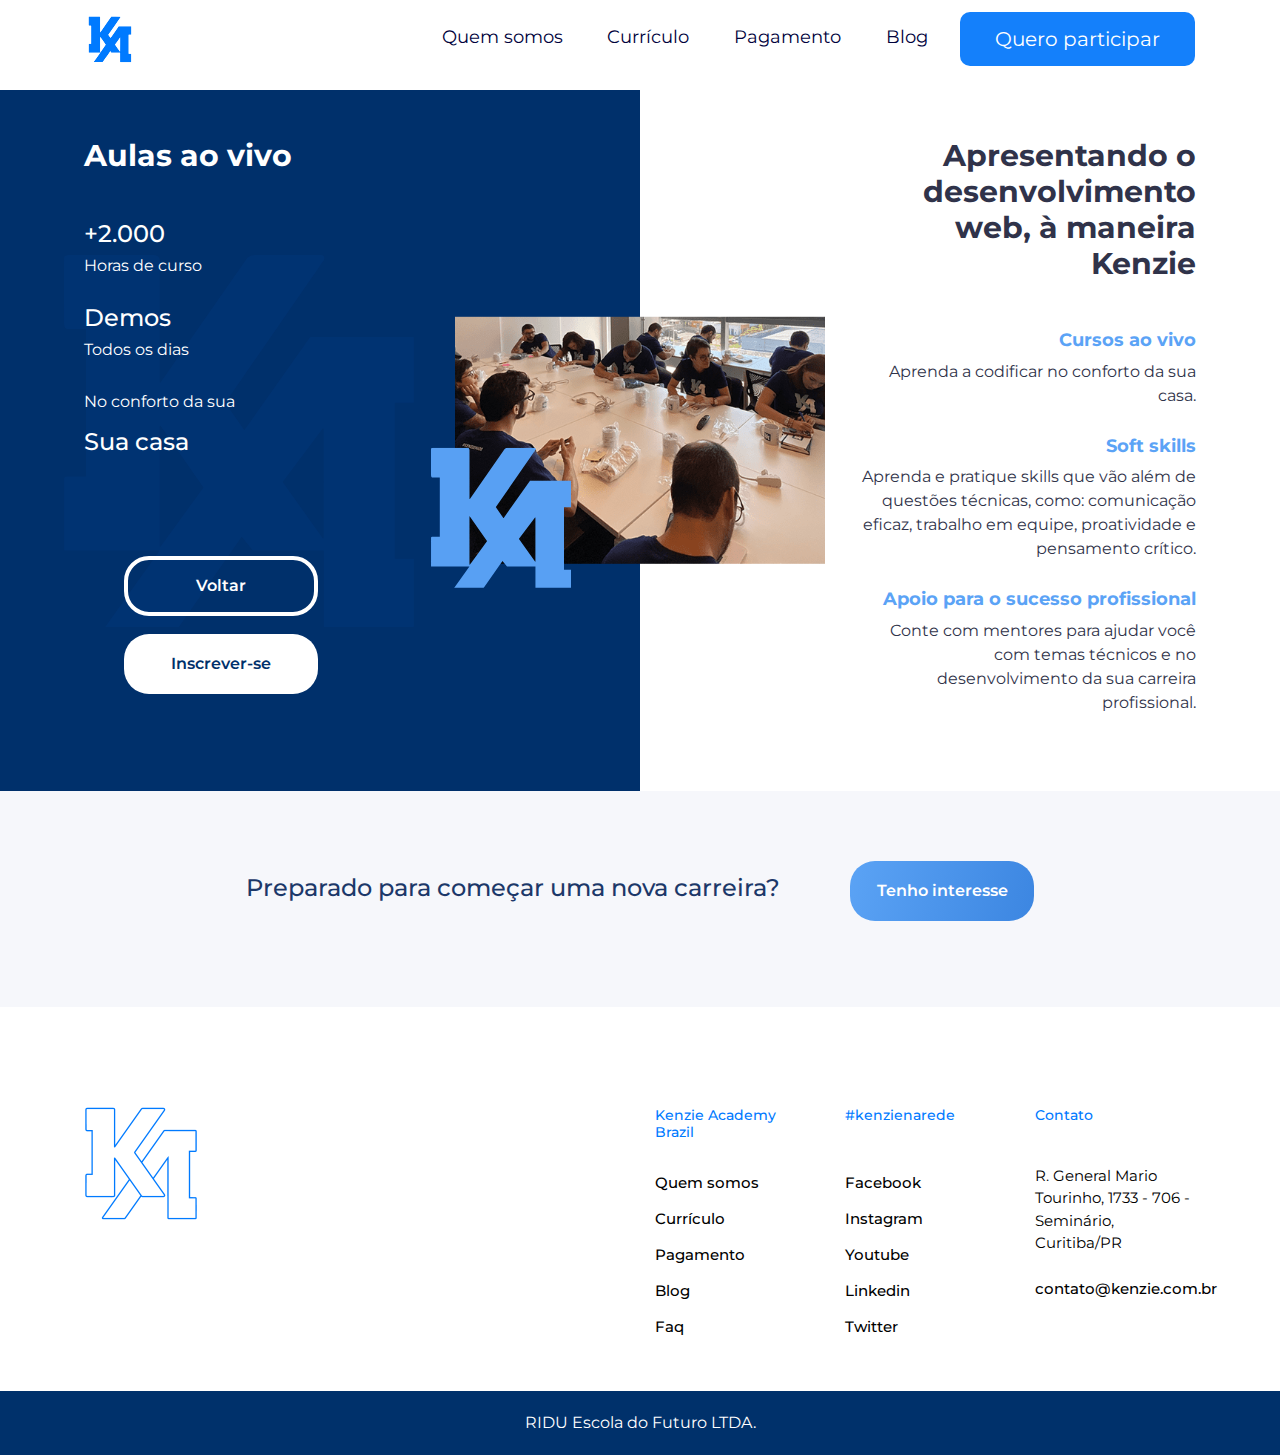
==== commit 43c97264: "atualizando correcoes solicitadas, metas pagina, correcoes no mobile e conteudo" ====
--- a/aulas-ao-vivo.html
+++ b/aulas-ao-vivo.html
@@ -5,6 +5,14 @@
 	 <!-- Required meta tags -->
     <meta charset="utf-8">
     <meta name="viewport" content="width=device-width, initial-scale=1, shrink-to-fit=no">
+    <meta  property="og:url" content="https://kenzie.com.br">
+   
+    <meta  property="og:type" content="website">
+    <meta name="keywords" content="Kenzie Academy;Kenzie;curso de programação">
+    <meta property="og:title" content="Programe aqui o seu futuro - Kenzie Academy Brasil" >
+    <meta property="og:site_name" content="Comece aqui sua carreira em tecnologia! | Kenzie Academy Brazil" >
+      <meta  property="og:description" content="Escola Americana de Programação em que você estuda por 12 meses as principais linguagens do mercado para se tornar um Full Stack. Só pague o curso quando estiver trabalhando com salário superior a R$3.000/mês">
+   <meta  property="og:image" content="site-miniatura.png">
     <!-- Google Tag Manager -->
     <script>
         (function(w, d, s, l, i) {
@@ -82,7 +90,7 @@
 
     </header>
 
-	<div class="pg pg-curriculo">
+	<div class="pg aulas-ao-vivo pg-curriculo">
 		<section>
 			<div class="ka_container">
 				
@@ -99,7 +107,7 @@
 							<p>Todos os dias</p>
 						</li>
 						<li>
-							<p>No conforte da sua </p>
+							<p>No conforto da sua </p>
 							<h4>Sua casa</h4>
 						</li>
 					</ul>
@@ -112,7 +120,7 @@
 				</div>
 
 				<div>
-					<h2>Apresentando o desenvolvimento web, a maneira Kenzie</h2>
+					<h2>Apresentando o desenvolvimento web, à maneira Kenzie</h2>
 					<article>
 						<h3>Cursos ao vivo</h3>
 						<p>Aprenda a codificar no conforto da sua casa.</p>
@@ -142,7 +150,7 @@
 
 	</div>
 
-	<div class="kz-lead-form" role="dialog"><div class="kz-lead-form-overlay"><button class="kz-lead-form-close"><svg xmlns="http://www.w3.org/2000/svg" fill="#33475b" width="48" height="48" viewBox="0 0 48 48"><g><path d="M28.228,23.986L47.092,5.122c1.172-1.171,1.172-3.071,0-4.242c-1.172-1.172-3.07-1.172-4.242,0L23.986,19.744L5.121,0.88 c-1.172-1.172-3.07-1.172-4.242,0c-1.172,1.171-1.172,3.071,0,4.242l18.865,18.864L0.879,42.85c-1.172,1.171-1.172,3.071,0,4.242 C1.465,47.677,2.233,47.97,3,47.97s1.535-0.293,2.121-0.879l18.865-18.864L42.85,47.091c0.586,0.586,1.354,0.879,2.121,0.879 s1.535-0.293,2.121-0.879c1.172-1.171,1.172-3.071,0-4.242L28.228,23.986z"></path></g></svg></button><div id="form"><iframe id="hs-form-iframe-1" class="hs-form-iframe" scrolling="no" height="806.59375" width="401" style="position: static; border: none; display: block; overflow: hidden; width: 401px; height: 806.594px;"></iframe></div></div></div>
+	<div class="kz-lead-form" role="dialog"><div class="kz-lead-form-overlay"><button class="kz-lead-form-close"><svg xmlns="http://www.w3.org/2000/svg" fill="#33475b" width="48" height="48" viewBox="0 0 48 48"><g><path d="M28.228,23.986L47.092,5.122c1.172-1.171,1.172-3.071,0-4.242c-1.172-1.172-3.07-1.172-4.242,0L23.986,19.744L5.121,0.88 c-1.172-1.172-3.07-1.172-4.242,0c-1.172,1.171-1.172,3.071,0,4.242l18.865,18.864L0.879,42.85c-1.172,1.171-1.172,3.071,0,4.242 C1.465,47.677,2.233,47.97,3,47.97s1.535-0.293,2.121-0.879l18.865-18.864L42.85,47.091c0.586,0.586,1.354,0.879,2.121,0.879 s1.535-0.293,2.121-0.879c1.172-1.171,1.172-3.071,0-4.242L28.228,23.986z"></path></g></svg></button><div id="form"><iframe id="hs-form-iframe-1" src="https://share.hsforms.com/6600573/27e4657e-0561-4003-bf8e-20c8c5b78450" class="hs-form-iframe" scrolling="no" height="806.59375" width="401" style="position: static; border: none; display: block; overflow: hidden; width: 401px;    height: 966.594px;"></iframe></div></div></div>
 
     <footer>
         <div class="container ">
--- a/css/style.css
+++ b/css/style.css
@@ -18,8 +18,12 @@
         }
         /*                                                                                      *
  *                                     header navbar                                    *
- *                                                                               */
-        
+ *            
+                                                                           */
+        
+        body.scroll-body{
+            overflow: hidden;
+        }
         .logo {
             width: 50px;
         }
@@ -300,11 +304,13 @@
             margin-left: 14px;
             font-size: 16px;
             margin-top: 2px;
+            display: none;
         }
         
         .accordion .card-header.collapsed .card-title:after {
             /* symbol for "collapsed" panels */
             content: "\f067";
+            display: none;
             color: #00dbff;
         }
         
@@ -1437,4 +1443,25 @@
     .coyright p{
         margin: 0;
         color: #fff;
-    }+    }
+
+    
+/*POP UP CADASTRO*/
+iframe.pop-up-cadastro{
+    position: static; 
+    border: none; 
+    display: block; 
+    overflow: hidden; 
+    width: 401px;    
+    height: 966.594px;
+}
+
+/*MEDIA QUERY*/
+@media(max-width: 555px){
+    iframe.pop-up-cadastro{
+        width: 100%;    
+    }
+    .kz-lead-form-overlay{
+        padding: 0;
+    }
+}--- a/css/aulas.css
+++ b/css/aulas.css
@@ -273,4 +273,20 @@
 	    text-align: center;
 	    max-width: 100%;
 	}
+}
+@media(max-width: 555px){
+	div.pg-curriculo section:nth-child(1) div div:nth-child(2){
+		    padding-top: 0;
+	}
+	div.pg-curriculo section:nth-child(1) div div:nth-child(1) {
+	    padding-bottom: 275px;
+	}
+	div.pg-curriculo section:nth-child(1) div div:nth-child(1)>ul {
+	    display: flex;
+	    flex-wrap: wrap;
+	}
+	.aulas-ao-vivo.pg .ka_container figure {
+	    transform: translateX(-50%);
+	    top: 20%;
+	}
 }